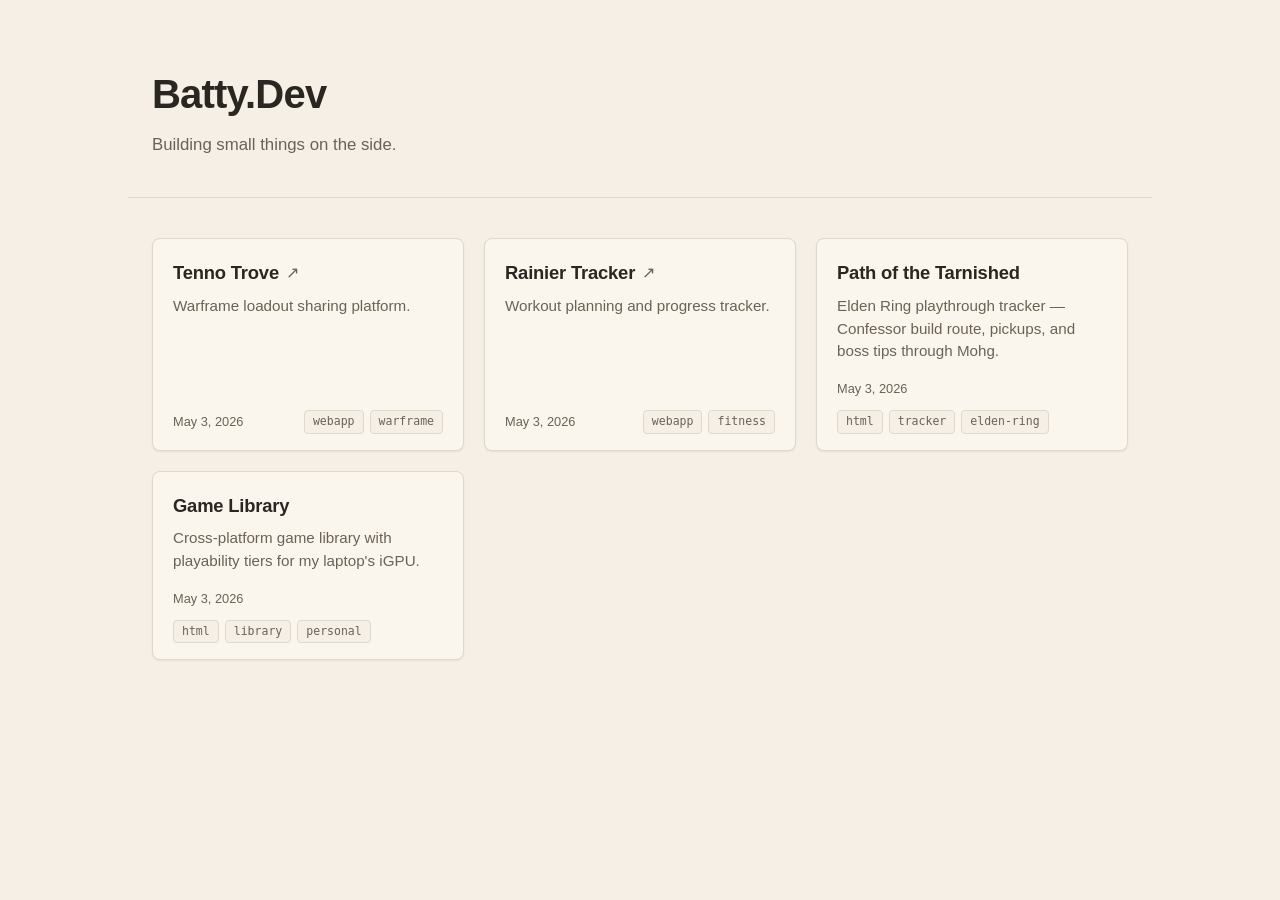
==== index.html @ b52ccd3d "initial commit: Batty.Dev landing + build script + 4 projects - scripts/build-index.js: zero-dep gen" ====
<!doctype html>
<html lang="en">
<head>
  <meta charset="utf-8">
  <meta name="viewport" content="width=device-width, initial-scale=1">
  <title>Batty.Dev</title>
  <meta name="description" content="Building small things on the side.">
  <style>
    :root {
      --bg: #1a1715;
      --surface: #252119;
      --text: #e8dfd1;
      --text-muted: #8a8175;
      --accent: #c97b5e;
      --border: #3a3530;
      --shadow: 0 1px 2px rgba(0, 0, 0, 0.3);
      --font-sans: -apple-system, BlinkMacSystemFont, "Segoe UI", Roboto, sans-serif;
      --font-mono: ui-monospace, "Cascadia Code", Consolas, monospace;
    }

    @media (prefers-color-scheme: light) {
      :root {
        --bg: #f5efe6;
        --surface: #fbf6ed;
        --text: #2a2622;
        --text-muted: #6b6256;
        --accent: #a85a3d;
        --border: #e0d8cb;
        --shadow: 0 1px 2px rgba(60, 40, 20, 0.08);
      }
    }

    * { box-sizing: border-box; }

    html, body {
      margin: 0;
      padding: 0;
    }

    body {
      background: var(--bg);
      color: var(--text);
      font-family: var(--font-sans);
      font-size: 16px;
      line-height: 1.5;
      -webkit-font-smoothing: antialiased;
    }

    header, main {
      max-width: 64rem;
      margin: 0 auto;
      padding: 0 1.5rem;
    }

    header {
      padding-top: 4rem;
      padding-bottom: 2.5rem;
      border-bottom: 1px solid var(--border);
      margin-bottom: 2.5rem;
    }

    header h1 {
      margin: 0;
      font-size: 2.5rem;
      font-weight: 600;
      letter-spacing: -0.02em;
      color: var(--text);
    }

    .tagline {
      margin: 0.5rem 0 0;
      color: var(--text-muted);
      font-size: 1.05rem;
    }

    main {
      padding-bottom: 4rem;
      display: grid;
      grid-template-columns: repeat(auto-fill, minmax(280px, 1fr));
      gap: 1.25rem;
    }

    .card {
      display: flex;
      flex-direction: column;
      background: var(--surface);
      border: 1px solid var(--border);
      border-radius: 8px;
      padding: 1.25rem 1.25rem 1rem;
      text-decoration: none;
      color: inherit;
      box-shadow: var(--shadow);
      transition: border-color 120ms ease, transform 120ms ease;
    }

    .card:hover {
      border-color: var(--accent);
      transform: translateY(-2px);
    }

    .card:focus-visible {
      outline: 2px solid var(--accent);
      outline-offset: 2px;
    }

    .card h2 {
      margin: 0 0 0.5rem;
      font-size: 1.15rem;
      font-weight: 600;
      letter-spacing: -0.01em;
      color: var(--text);
    }

    .ext-mark {
      color: var(--text-muted);
      font-size: 0.85em;
      font-weight: 400;
      margin-left: 0.15em;
      vertical-align: 0.05em;
    }

    .card:hover .ext-mark { color: var(--accent); }

    .card .desc {
      margin: 0 0 1rem;
      color: var(--text-muted);
      font-size: 0.95rem;
      flex: 1;
    }

    .card .meta {
      display: flex;
      align-items: center;
      justify-content: space-between;
      gap: 0.75rem;
      flex-wrap: wrap;
      font-size: 0.8rem;
      color: var(--text-muted);
    }

    .card time {
      font-variant-numeric: tabular-nums;
    }

    .tags {
      display: flex;
      gap: 0.375rem;
      flex-wrap: wrap;
    }

    .tag {
      font-family: var(--font-mono);
      font-size: 0.72rem;
      padding: 0.125rem 0.5rem;
      border-radius: 4px;
      background: var(--bg);
      border: 1px solid var(--border);
      color: var(--text-muted);
    }
  </style>
</head>
<body>
  <header>
    <h1>Batty.Dev</h1>
    <p class="tagline">Building small things on the side.</p>
  </header>
  <main>
      <a class="card" href="https://tennotrove.com" target="_blank" rel="noopener">
        <h2>Tenno Trove <span class="ext-mark" aria-hidden="true">↗</span></h2>
        <p class="desc">Warframe loadout sharing platform.</p>
        <div class="meta">
          <time datetime="2026-05-03">May 3, 2026</time>
          <div class="tags"><span class="tag">webapp</span><span class="tag">warframe</span></div>
        </div>
      </a>
      <a class="card" href="https://ranier-tracker.netlify.app/" target="_blank" rel="noopener">
        <h2>Rainier Tracker <span class="ext-mark" aria-hidden="true">↗</span></h2>
        <p class="desc">Workout planning and progress tracker.</p>
        <div class="meta">
          <time datetime="2026-05-03">May 3, 2026</time>
          <div class="tags"><span class="tag">webapp</span><span class="tag">fitness</span></div>
        </div>
      </a>
      <a class="card" href="projects/elden-ring/index.html">
        <h2>Path of the Tarnished</h2>
        <p class="desc">Elden Ring playthrough tracker — Confessor build route, pickups, and boss tips through Mohg.</p>
        <div class="meta">
          <time datetime="2026-05-03">May 3, 2026</time>
          <div class="tags"><span class="tag">html</span><span class="tag">tracker</span><span class="tag">elden-ring</span></div>
        </div>
      </a>
      <a class="card" href="projects/games/index.html">
        <h2>Game Library</h2>
        <p class="desc">Cross-platform game library with playability tiers for my laptop&#39;s iGPU.</p>
        <div class="meta">
          <time datetime="2026-05-03">May 3, 2026</time>
          <div class="tags"><span class="tag">html</span><span class="tag">library</span><span class="tag">personal</span></div>
        </div>
      </a>
  </main>
</body>
</html>
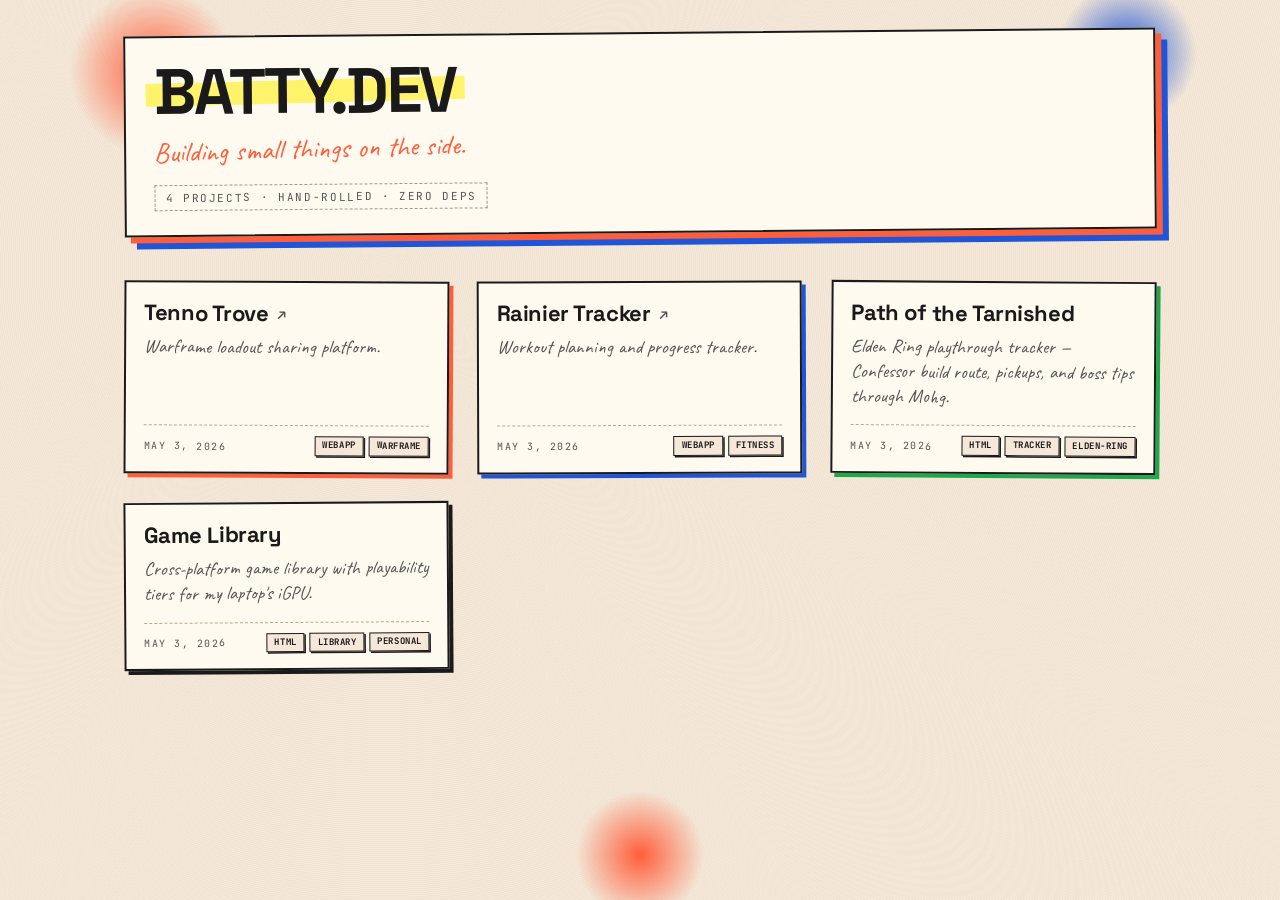
==== commit ff133151: "restyle landing page with riso zine aesthetic - swap warm-grays palette for riso cream/red/blue/yell" ====
--- a/index.html
+++ b/index.html
@@ -5,126 +5,168 @@
   <meta name="viewport" content="width=device-width, initial-scale=1">
   <title>Batty.Dev</title>
   <meta name="description" content="Building small things on the side.">
+  <link rel="preconnect" href="https://fonts.googleapis.com">
+  <link rel="preconnect" href="https://fonts.gstatic.com" crossorigin>
+  <link href="https://fonts.googleapis.com/css2?family=Caveat:wght@500;600&family=JetBrains+Mono:wght@400;700&family=Space+Grotesk:wght@500;700&display=swap" rel="stylesheet">
   <style>
     :root {
-      --bg: #1a1715;
-      --surface: #252119;
-      --text: #e8dfd1;
-      --text-muted: #8a8175;
-      --accent: #c97b5e;
-      --border: #3a3530;
-      --shadow: 0 1px 2px rgba(0, 0, 0, 0.3);
-      --font-sans: -apple-system, BlinkMacSystemFont, "Segoe UI", Roboto, sans-serif;
-      --font-mono: ui-monospace, "Cascadia Code", Consolas, monospace;
-    }
-
-    @media (prefers-color-scheme: light) {
-      :root {
-        --bg: #f5efe6;
-        --surface: #fbf6ed;
-        --text: #2a2622;
-        --text-muted: #6b6256;
-        --accent: #a85a3d;
-        --border: #e0d8cb;
-        --shadow: 0 1px 2px rgba(60, 40, 20, 0.08);
-      }
+      --paper: #f5e8d8;
+      --card: #fffaf0;
+      --ink: #1a1a1a;
+      --ink-muted: #555;
+      --riso-red: #ff5e3a;
+      --riso-blue: #2055d8;
+      --riso-yellow: #fff36b;
+      --riso-green: #1ea84a;
+      --font-display: 'Space Grotesk', -apple-system, BlinkMacSystemFont, sans-serif;
+      --font-cursive: 'Caveat', cursive;
+      --font-mono: 'JetBrains Mono', ui-monospace, Consolas, monospace;
     }
 
     * { box-sizing: border-box; }
 
-    html, body {
-      margin: 0;
-      padding: 0;
-    }
+    html, body { margin: 0; padding: 0; }
 
     body {
-      background: var(--bg);
-      color: var(--text);
-      font-family: var(--font-sans);
+      background: var(--paper);
+      background-image:
+        radial-gradient(circle at 12% 8%, var(--riso-red) 0%, transparent 6%),
+        radial-gradient(circle at 88% 6%, var(--riso-blue) 0%, transparent 5%),
+        radial-gradient(circle at 50% 95%, var(--riso-red) 0%, transparent 6%),
+        repeating-radial-gradient(circle at 30% 30%, transparent 0, transparent 1px, rgba(0,0,0,0.025) 1px, rgba(0,0,0,0.025) 2px);
+      background-attachment: fixed;
+      color: var(--ink);
+      font-family: var(--font-display);
       font-size: 16px;
       line-height: 1.5;
       -webkit-font-smoothing: antialiased;
     }
 
-    header, main {
-      max-width: 64rem;
+    .wrap {
+      max-width: 1080px;
       margin: 0 auto;
-      padding: 0 1.5rem;
-    }
-
+      padding: 32px 24px 80px;
+    }
+
+    /* HEADER */
     header {
-      padding-top: 4rem;
-      padding-bottom: 2.5rem;
-      border-bottom: 1px solid var(--border);
-      margin-bottom: 2.5rem;
+      padding: 24px 28px;
+      margin-bottom: 48px;
+      background: var(--card);
+      border: 2px solid var(--ink);
+      box-shadow: 6px 6px 0 var(--riso-red), 12px 12px 0 var(--riso-blue);
+      transform: rotate(-0.5deg);
     }
 
     header h1 {
       margin: 0;
-      font-size: 2.5rem;
-      font-weight: 600;
-      letter-spacing: -0.02em;
-      color: var(--text);
+      font-family: var(--font-display);
+      font-size: clamp(40px, 7vw, 64px);
+      font-weight: 700;
+      letter-spacing: -0.04em;
+      line-height: 0.95;
+      text-transform: uppercase;
+      color: var(--ink);
+      position: relative;
+      display: inline-block;
+    }
+
+    header h1::before {
+      content: "";
+      position: absolute;
+      left: -8px;
+      right: -8px;
+      top: 32%;
+      height: 38%;
+      background: var(--riso-yellow);
+      z-index: -1;
+      transform: rotate(-1deg);
     }
 
     .tagline {
-      margin: 0.5rem 0 0;
-      color: var(--text-muted);
-      font-size: 1.05rem;
-    }
-
+      margin: 6px 0 0;
+      font-family: var(--font-cursive);
+      font-size: 28px;
+      color: var(--riso-red);
+      transform: rotate(-1deg);
+      display: inline-block;
+    }
+
+    .specs {
+      display: block;
+      margin-top: 14px;
+      font-family: var(--font-mono);
+      font-size: 11px;
+      color: var(--ink-muted);
+      text-transform: uppercase;
+      letter-spacing: 0.15em;
+      padding: 4px 10px;
+      border: 1px dashed #999;
+      width: fit-content;
+    }
+
+    /* GRID */
     main {
-      padding-bottom: 4rem;
       display: grid;
       grid-template-columns: repeat(auto-fill, minmax(280px, 1fr));
-      gap: 1.25rem;
-    }
-
+      gap: 28px;
+    }
+
+    /* CARDS */
     .card {
       display: flex;
       flex-direction: column;
-      background: var(--surface);
-      border: 1px solid var(--border);
-      border-radius: 8px;
-      padding: 1.25rem 1.25rem 1rem;
+      background: var(--card);
+      border: 2px solid var(--ink);
+      padding: 18px 18px 16px;
       text-decoration: none;
       color: inherit;
-      box-shadow: var(--shadow);
-      transition: border-color 120ms ease, transform 120ms ease;
-    }
+      box-shadow: 4px 4px 0 var(--ink);
+      transition: transform 0.18s, box-shadow 0.18s;
+      position: relative;
+    }
+
+    .card:nth-child(4n)   { transform: rotate(-0.4deg); }
+    .card:nth-child(4n+1) { transform: rotate(0.3deg); box-shadow: 4px 4px 0 var(--riso-red); }
+    .card:nth-child(4n+2) { transform: rotate(-0.2deg); box-shadow: 4px 4px 0 var(--riso-blue); }
+    .card:nth-child(4n+3) { transform: rotate(0.4deg); box-shadow: 4px 4px 0 var(--riso-green); }
 
     .card:hover {
-      border-color: var(--accent);
-      transform: translateY(-2px);
+      transform: rotate(0deg) translate(-2px, -2px);
+      box-shadow: 6px 6px 0 var(--ink);
     }
 
     .card:focus-visible {
-      outline: 2px solid var(--accent);
-      outline-offset: 2px;
+      outline: 3px solid var(--riso-red);
+      outline-offset: 4px;
     }
 
     .card h2 {
-      margin: 0 0 0.5rem;
-      font-size: 1.15rem;
-      font-weight: 600;
-      letter-spacing: -0.01em;
-      color: var(--text);
+      margin: 0 0 10px;
+      font-family: var(--font-display);
+      font-size: 22px;
+      font-weight: 700;
+      letter-spacing: -0.02em;
+      line-height: 1.1;
+      color: var(--ink);
     }
 
     .ext-mark {
-      color: var(--text-muted);
-      font-size: 0.85em;
-      font-weight: 400;
-      margin-left: 0.15em;
-      vertical-align: 0.05em;
-    }
-
-    .card:hover .ext-mark { color: var(--accent); }
+      color: var(--ink-muted);
+      font-size: 0.7em;
+      font-weight: 500;
+      margin-left: 0.2em;
+      vertical-align: 0.1em;
+      transition: color 0.18s;
+    }
+    .card:hover .ext-mark { color: var(--riso-red); }
 
     .card .desc {
-      margin: 0 0 1rem;
-      color: var(--text-muted);
-      font-size: 0.95rem;
+      margin: 0 0 16px;
+      font-family: var(--font-cursive);
+      font-size: 19px;
+      color: var(--ink-muted);
+      line-height: 1.3;
       flex: 1;
     }
 
@@ -134,37 +176,52 @@
       justify-content: space-between;
       gap: 0.75rem;
       flex-wrap: wrap;
-      font-size: 0.8rem;
-      color: var(--text-muted);
+      padding-top: 10px;
+      border-top: 1px dashed #b8a78d;
     }
 
     .card time {
-      font-variant-numeric: tabular-nums;
+      font-family: var(--font-mono);
+      font-size: 10px;
+      text-transform: uppercase;
+      letter-spacing: 0.15em;
+      color: var(--ink-muted);
     }
 
     .tags {
       display: flex;
-      gap: 0.375rem;
+      gap: 5px;
       flex-wrap: wrap;
     }
 
     .tag {
       font-family: var(--font-mono);
-      font-size: 0.72rem;
-      padding: 0.125rem 0.5rem;
-      border-radius: 4px;
-      background: var(--bg);
-      border: 1px solid var(--border);
-      color: var(--text-muted);
+      font-size: 9px;
+      text-transform: uppercase;
+      letter-spacing: 0.06em;
+      font-weight: 700;
+      padding: 2px 7px;
+      border: 1.5px solid var(--ink);
+      background: var(--paper);
+      color: var(--ink);
+      box-shadow: 1.5px 1.5px 0 var(--ink);
+    }
+
+    /* PRINT-FRIENDLY: drop the dot pattern + drop shadows */
+    @media print {
+      body { background: white; }
+      .card, header { box-shadow: none; transform: none; }
     }
   </style>
 </head>
 <body>
-  <header>
-    <h1>Batty.Dev</h1>
-    <p class="tagline">Building small things on the side.</p>
-  </header>
-  <main>
+  <div class="wrap">
+    <header>
+      <h1>Batty.Dev</h1>
+      <div><p class="tagline">Building small things on the side.</p></div>
+      <span class="specs">4 projects · hand-rolled · zero deps</span>
+    </header>
+    <main>
       <a class="card" href="https://tennotrove.com" target="_blank" rel="noopener">
         <h2>Tenno Trove <span class="ext-mark" aria-hidden="true">↗</span></h2>
         <p class="desc">Warframe loadout sharing platform.</p>
@@ -197,6 +254,7 @@
           <div class="tags"><span class="tag">html</span><span class="tag">library</span><span class="tag">personal</span></div>
         </div>
       </a>
-  </main>
+    </main>
+  </div>
 </body>
 </html>
